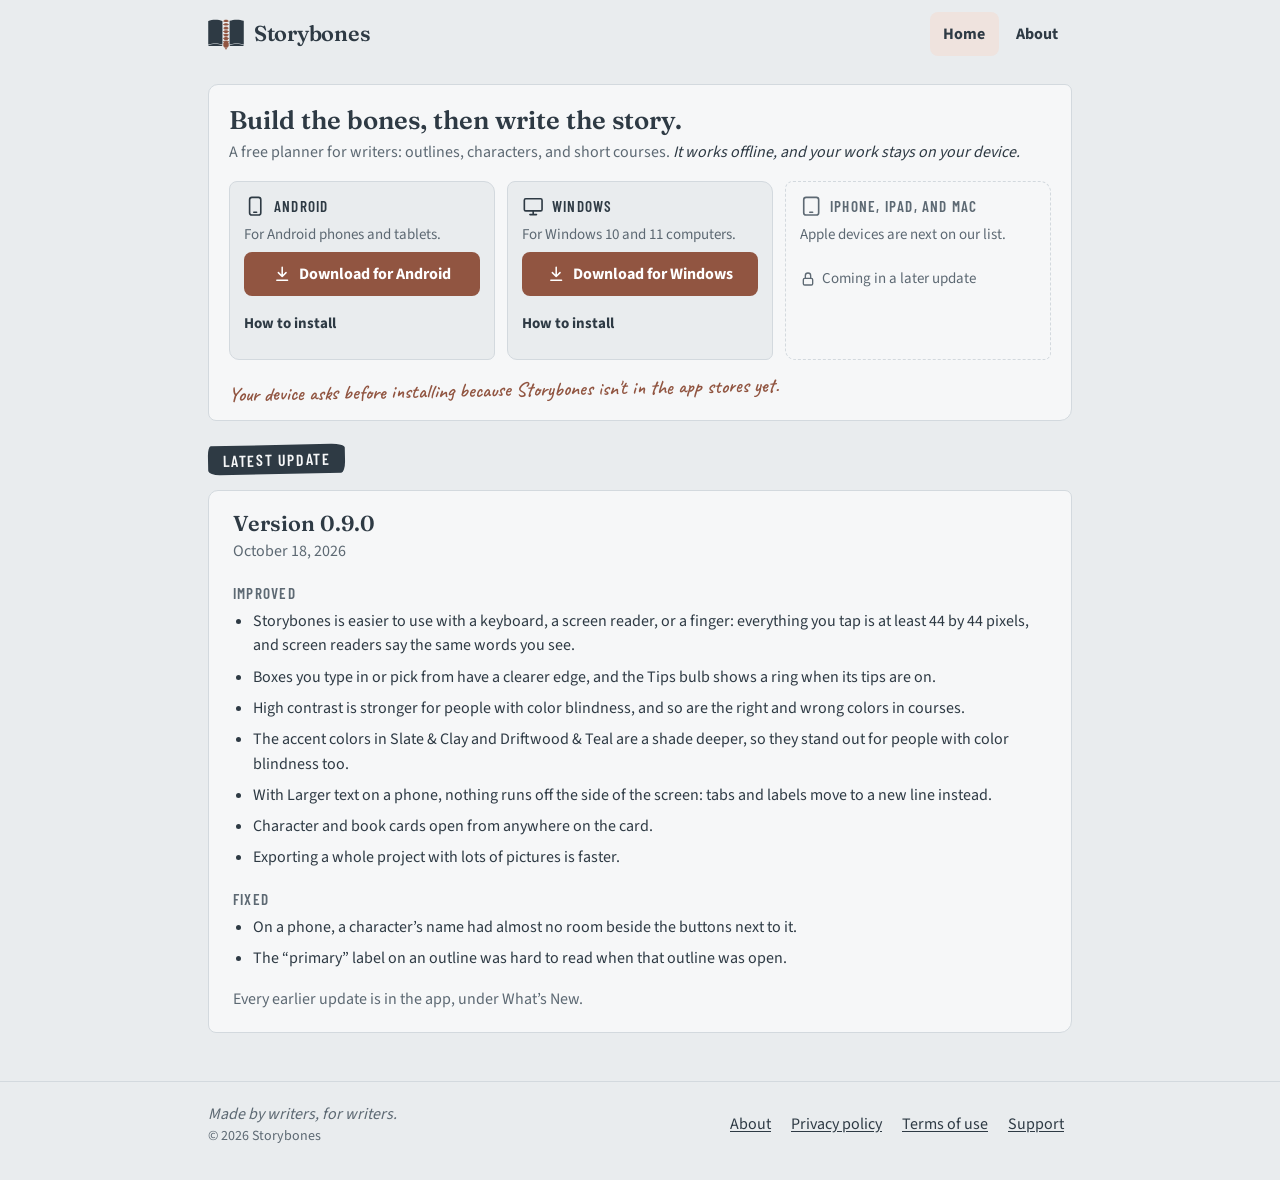
==== index.html @ e43e935f "Storybones site: home with downloads, About, Privacy policy, Terms of use, Support" ====
<!doctype html>
<html lang="en">
  <head>
    <meta charset="utf-8" />
    <meta name="viewport" content="width=device-width, initial-scale=1" />
    <title>Storybones</title>
    <meta
      name="description"
      content="Storybones is a free planner for writers: outlines, characters, and short courses. It works offline, and your work stays on your device."
    />
    <link rel="stylesheet" href="site.css" />
  </head>
  <body>
    <a class="skip" href="#notes-title">Skip to the latest update</a>

    <header class="top" id="top">
      <div class="bar">
        <a class="wordmark" href="index.html">
          <svg viewBox="0 0 160 160" aria-hidden="true" focusable="false">
            <g class="spine">
              <path d="M92.48,112.38c-.66-.89-1.91-1.07-2.8-.42l-1.48,1.1c-.12-1.61-1.45-2.88-3.09-2.88h-10.19c-1.64,0-2.97,1.27-3.09,2.88l-1.48-1.09c-.89-.66-2.14-.47-2.8.42-.66.89-.47,2.14.42,2.8l3.78,2.8h-.65c-1.72,0-3.11,1.39-3.11,3.11v12.36c0,1.72,1.39,3.11,3.11,3.11h.52l7.5,13.38c.12.22.31.36.52.44v-7.46c-.99-.18-1.74-1.04-1.74-2.08,0-1.17.95-2.12,2.12-2.12s2.12.95,2.12,2.12c0,1.04-.75,1.9-1.74,2.08v7.46c.21-.08.39-.22.52-.44l7.5-13.38h.52c1.72,0,3.11-1.39,3.11-3.11v-12.36c0-1.72-1.39-3.11-3.11-3.11h-.65l3.78-2.8c.89-.66,1.07-1.91.42-2.8Z" />
              <path d="M92.48,97.78c-.66-.89-1.91-1.07-2.8-.42l-1.45,1.08v-1.52c0-1.72-1.39-3.11-3.11-3.11h-10.19c-1.72,0-3.11,1.39-3.11,3.11v1.52l-1.45-1.08c-.89-.66-2.14-.47-2.8.42-.66.89-.47,2.14.42,2.8l3.83,2.84v1.74c0,1.72,1.39,3.11,3.11,3.11h10.19c1.72,0,3.11-1.39,3.11-3.11v-1.74l3.83-2.84c.89-.66,1.07-1.91.42-2.8Z" />
              <path d="M92.71,82.76c-.43-1.02-1.6-1.5-2.62-1.07l-1.87.78v-1.02c0-1.72-1.39-3.11-3.11-3.11h-10.19c-1.72,0-3.11,1.39-3.11,3.11v1.02l-1.87-.78c-1.02-.42-2.19.05-2.62,1.07-.43,1.02.05,2.19,1.07,2.62l3.42,1.43v1.42c0,1.72,1.39,3.11,3.11,3.11h10.19c1.72,0,3.11-1.39,3.11-3.11v-1.42l3.42-1.43c1.02-.43,1.5-1.6,1.07-2.62Z" />
              <path d="M92.85,68.73c-.13-1.1-1.13-1.88-2.22-1.75l-2.41.29v-1.29c0-1.72-1.39-3.11-3.11-3.11h-10.19c-1.72,0-3.11,1.39-3.11,3.11v1.29l-2.41-.29c-1.09-.13-2.09.65-2.22,1.75-.13,1.1.65,2.09,1.75,2.22l2.88.35v1.46c0,1.72,1.39,3.11,3.11,3.11h10.19c1.72,0,3.11-1.39,3.11-3.11v-1.46l2.88-.35c1.1-.13,1.88-1.13,1.75-2.22Z" />
              <path d="M90.78,51.77l-2.56.11v-1.36c0-1.72-1.39-3.11-3.11-3.11h-10.19c-1.72,0-3.11,1.39-3.11,3.11v1.36l-2.56-.11c-1.11-.06-2.04.81-2.08,1.91-.05,1.1.81,2.04,1.91,2.08l2.73.12v1.41c0,1.72,1.39,3.11,3.11,3.11h10.19c1.72,0,3.11-1.39,3.11-3.11v-1.41l2.73-.12c1.1-.05,1.96-.98,1.91-2.08-.05-1.1-.97-1.98-2.08-1.91Z" />
              <path d="M91.1,35.66l-2.88-.34v-.28c0-1.72-1.39-3.11-3.11-3.11h-10.19c-1.72,0-3.11,1.39-3.11,3.11v.28l-2.88.34c-1.1.13-1.88,1.12-1.75,2.22.12,1.02.98,1.77,1.98,1.77.08,0,.16,0,.23-.01l2.41-.28v.09c0,1.72,1.39,3.11,3.11,3.11h10.19c1.72,0,3.11-1.39,3.11-3.11v-.09l2.41.28c.08,0,.16.01.23.01,1,0,1.87-.75,1.98-1.77.13-1.1-.66-2.09-1.75-2.22Z" />
              <path d="M91.33,20.59l-3.11-.74v-.27c0-1.72-1.39-3.11-3.11-3.11h-10.19c-1.72,0-3.11,1.39-3.11,3.11v.27l-3.11.74c-1.07.26-1.74,1.34-1.48,2.41.22.92,1.04,1.54,1.94,1.54.15,0,.31-.02.47-.06l2.18-.52h0c0,1.73,1.39,3.12,3.11,3.12h10.19c1.72,0,3.11-1.39,3.11-3.11h0s2.18.51,2.18.51c.16.04.31.06.47.06.9,0,1.72-.62,1.94-1.54.26-1.07-.41-2.15-1.48-2.41Z" />
            </g>
            <g class="pages">
              <path d="M64.16,131.62v-.34c0-.66-.41-1.26-1.05-1.51-8.21-3.22-18.85-5.17-30.49-5.17s-22.34,1.96-30.56,5.19c-.64.25-1.04.85-1.04,1.51v.32c0,.9.77,1.63,1.72,1.63h59.71c.95,0,1.72-.73,1.72-1.63Z" />
              <path d="M64.13,23.76v-.76c0-.53-.33-1.01-.84-1.21-8.23-3.27-18.95-5.25-30.68-5.25s-22.51,1.99-30.75,5.27c-.51.2-.84.69-.84,1.21v31.12s.02,0,.03.01v71.41c0,.92.97,1.56,1.87,1.22,8.1-3.04,18.44-4.86,29.7-4.86s21.58,1.82,29.67,4.85c.9.34,1.87-.3,1.87-1.22V23.76h-.03Z" />
              <path d="M159.02,131.45v-.34c0-.66-.41-1.26-1.05-1.51-8.21-3.22-18.85-5.17-30.49-5.17s-22.34,1.96-30.56,5.19c-.64.25-1.04.85-1.04,1.51v.32c0,.9.77,1.63,1.72,1.63h59.71c.95,0,1.72-.73,1.72-1.63Z" />
              <path d="M158.98,23.59v-.76c0-.53-.33-1.01-.84-1.21-8.23-3.27-18.95-5.25-30.68-5.25s-22.51,1.99-30.75,5.27c-.51.2-.84.69-.84,1.21v31.12s.02,0,.03.01v71.41c0,.92.97,1.56,1.87,1.22,8.1-3.04,18.44-4.86,29.7-4.86s21.58,1.82,29.67,4.85c.9.34,1.87-.3,1.87-1.22V23.59h-.03Z" />
            </g>
          </svg>
          Storybones
        </a>
        <nav class="nav" aria-label="Site">
          <a href="index.html" aria-current="page">Home</a>
          <a href="about.html">About</a>
        </nav>
      </div>

      <div class="mini" id="mini" hidden>
        <div class="card minicard" role="group" aria-labelledby="mini-label">
          <p class="mini-label" id="mini-label">Download</p>
          <a class="btn small" href="https://github.com/dnpart/storybones/releases/latest/download/Storybones-Android.apk" data-device="android">
            <svg viewBox="0 0 24 24" fill="none" stroke="currentColor" stroke-width="2" stroke-linecap="round" stroke-linejoin="round" aria-hidden="true"><path d="M12 3v12M7 10l5 5 5-5M5 20h14" /></svg>
            Android
          </a>
          <a class="btn small" href="https://github.com/dnpart/storybones/releases/latest/download/Storybones-Windows-Setup.exe" data-device="windows">
            <svg viewBox="0 0 24 24" fill="none" stroke="currentColor" stroke-width="2" stroke-linecap="round" stroke-linejoin="round" aria-hidden="true"><path d="M12 3v12M7 10l5 5 5-5M5 20h14" /></svg>
            Windows
          </a>
        </div>
      </div>
    </header>

    <main id="main">
      <section class="card get" id="get" aria-labelledby="get-title">
        <div class="intro">
          <h1 id="get-title">Build the bones, then write the story.</h1>
          <p class="tagline">
            A free planner for writers: outlines, characters, and short
            courses. <em>It works offline, and your work stays on your
            device.</em>
          </p>
        </div>

        <div class="choices">
          <div class="choice" data-device="android">
            <h2>
              <svg viewBox="0 0 24 24" fill="none" stroke="currentColor" stroke-width="1.75" stroke-linecap="round" stroke-linejoin="round" aria-hidden="true"><rect x="6" y="2.5" width="12" height="19" rx="2.5" /><path d="M10.5 18.5h3" /></svg>
              Android
            </h2>
            <span class="badge" hidden>For this device</span>
            <p class="for">For Android phones and tablets.</p>
            <a class="btn" href="https://github.com/dnpart/storybones/releases/latest/download/Storybones-Android.apk">
              <svg viewBox="0 0 24 24" fill="none" stroke="currentColor" stroke-width="2" stroke-linecap="round" stroke-linejoin="round" aria-hidden="true"><path d="M12 3v12M7 10l5 5 5-5M5 20h14" /></svg>
              <span>Download for Android</span>
            </a>
            <details class="how">
              <summary>How to install</summary>
              <ol>
                <li>Download the file on your phone or tablet, then open it.</li>
                <li>
                  Your device may say it can't install apps from your
                  browser. Choose <strong>Settings</strong>, turn on
                  <strong>Allow from this source</strong>, then go back.
                </li>
                <li>Choose <strong>Install</strong>.</li>
              </ol>
            </details>
          </div>

          <div class="choice" data-device="windows">
            <h2>
              <svg viewBox="0 0 24 24" fill="none" stroke="currentColor" stroke-width="1.75" stroke-linecap="round" stroke-linejoin="round" aria-hidden="true"><rect x="2.5" y="4" width="19" height="13" rx="1.5" /><path d="M8.5 21h7M12 17v4" /></svg>
              Windows
            </h2>
            <span class="badge" hidden>For this device</span>
            <p class="for">For Windows 10 and 11 computers.</p>
            <a class="btn" href="https://github.com/dnpart/storybones/releases/latest/download/Storybones-Windows-Setup.exe">
              <svg viewBox="0 0 24 24" fill="none" stroke="currentColor" stroke-width="2" stroke-linecap="round" stroke-linejoin="round" aria-hidden="true"><path d="M12 3v12M7 10l5 5 5-5M5 20h14" /></svg>
              <span>Download for Windows</span>
            </a>
            <details class="how">
              <summary>How to install</summary>
              <ol>
                <li>Open the file you downloaded.</li>
                <li>
                  If you see <strong>Windows protected your PC</strong>,
                  choose <strong>More info</strong>, then
                  <strong>Run anyway</strong>.
                </li>
                <li>Follow the steps to finish installing.</li>
              </ol>
            </details>
          </div>

          <div class="choice later">
            <h2>
              <svg viewBox="0 0 24 24" fill="none" stroke="currentColor" stroke-width="1.75" stroke-linecap="round" stroke-linejoin="round" aria-hidden="true"><rect x="4" y="2.5" width="16" height="19" rx="2.5" /><path d="M10.5 18.5h3" /></svg>
              iPhone, iPad, and Mac
            </h2>
            <p class="for">Apple devices are next on our list.</p>
            <p class="lock">
              <svg viewBox="0 0 24 24" fill="none" stroke="currentColor" stroke-width="2" stroke-linecap="round" stroke-linejoin="round" aria-hidden="true"><rect x="5" y="11" width="14" height="10" rx="2" /><path d="M8 11V7a4 4 0 0 1 8 0v4" /></svg>
              <span>Coming in a later update</span>
            </p>
          </div>
        </div>

        <p class="tip">
          Your device asks before installing because Storybones isn't in
          the app stores yet.
        </p>
      </section>
      <h2 class="banner" id="latest">Latest update</h2>
      <article class="card notes" aria-labelledby="notes-title">
        <h3 id="notes-title">Version 0.9.0</h3>
        <p class="date">October 18, 2026</p>

        <h4>Improved</h4>
        <ul>
          <li>Storybones is easier to use with a keyboard, a screen reader, or a finger: everything you tap is at least 44 by 44 pixels, and screen readers say the same words you see.</li>
          <li>Boxes you type in or pick from have a clearer edge, and the Tips bulb shows a ring when its tips are on.</li>
          <li>High contrast is stronger for people with color blindness, and so are the right and wrong colors in courses.</li>
          <li>The accent colors in Slate &amp; Clay and Driftwood &amp; Teal are a shade deeper, so they stand out for people with color blindness too.</li>
          <li>With Larger text on a phone, nothing runs off the side of the screen: tabs and labels move to a new line instead.</li>
          <li>Character and book cards open from anywhere on the card.</li>
          <li>Exporting a whole project with lots of pictures is faster.</li>
        </ul>

        <h4>Fixed</h4>
        <ul>
          <li>On a phone, a character’s name had almost no room beside the buttons next to it.</li>
          <li>The “primary” label on an outline was hard to read when that outline was open.</li>
        </ul>

        <p class="more">
          Every earlier update is in the app, under What’s New.
        </p>
      </article>
    </main>

    <footer>
      <div class="inner">
        <div>
          <p class="made">Made by writers, for writers.</p>
          <p class="copy">© 2026 Storybones</p>
        </div>
        <ul>
          <li><a href="about.html">About</a></li>
          <li><a href="privacy.html">Privacy policy</a></li>
          <li><a href="terms.html">Terms of use</a></li>
          <li><a href="support.html">Support</a></li>
        </ul>
      </div>
    </footer>

    <script>
      // Point out the download for the visitor's own device.
      const ua = navigator.userAgent
      const mine = /Android/i.test(ua) ? 'android' : /Windows/i.test(ua) ? 'windows' : null
      if (mine) {
        document.querySelector(`.choice[data-device="${mine}"]`).classList.add('mine')
        document.querySelector(`.choice[data-device="${mine}"] .badge`).hidden = false
        document.querySelectorAll('.mini .btn').forEach((b) => {
          if (b.dataset.device !== mine) b.classList.add('quiet')
        })
      }

      // Once the big card's download buttons have all scrolled up under
      // the logo, a slim download bar takes their place there. It floats
      // over the page, so nothing below it moves.
      const buttons = document.querySelectorAll('#get .btn')
      const mini = document.getElementById('mini')
      if (buttons.length && 'IntersectionObserver' in window) {
        const header = document.querySelector('.bar').offsetHeight
        const inView = new Set()
        const watch = new IntersectionObserver(
          (entries) => {
            for (const e of entries) {
              if (e.isIntersecting) inView.add(e.target)
              else inView.delete(e.target)
            }
            mini.hidden = inView.size > 0
          },
          { rootMargin: `-${header}px 0px 0px 0px` },
        )
        buttons.forEach((b) => watch.observe(b))
      }
    </script>
  </body>
</html>
---- site.css ----
/* Storybones site mockup: Slate & Clay, light and dark (docs/DESIGN.md).
   Fonts are copies of the app's own, so nothing loads from elsewhere. */

@font-face {
  font-family: 'Fraunces';
  src: url('fonts/fraunces-latin-wght-normal.woff2') format('woff2');
  font-weight: 100 900;
  font-display: swap;
}
@font-face {
  font-family: 'Source Sans 3';
  src: url('fonts/source-sans-3-latin-wght-normal.woff2') format('woff2');
  font-weight: 200 900;
  font-display: swap;
}
@font-face {
  font-family: 'Barlow Condensed';
  src: url('fonts/barlow-condensed-latin-600-normal.woff2') format('woff2');
  font-weight: 600;
  font-display: swap;
}
@font-face {
  font-family: 'Caveat';
  src: url('fonts/caveat-latin-600-normal.woff2') format('woff2');
  font-weight: 600;
  font-display: swap;
}

:root {
  --c-bg: #e9ecee;
  --c-surface: #f6f7f8;
  --c-ink: #2e3a44;
  --c-muted: #5d6973;
  --c-line: #d3d9de;
  --c-accent: #915541;
  --c-soft: #efe3de;
  --c-on: #ffffff;
  --font-display: 'Fraunces', Georgia, serif;
  --font-label: 'Barlow Condensed', 'Arial Narrow', sans-serif;
  --font-body: 'Source Sans 3', system-ui, sans-serif;
  --font-hand: 'Caveat', cursive;
  --header-h: 4rem;
  color-scheme: light;
}
@media (prefers-color-scheme: dark) {
  :root {
    --c-bg: #232c33;
    --c-surface: #2d3740;
    --c-ink: #e6e9ec;
    --c-muted: #a3adb5;
    --c-line: #3c4751;
    --c-accent: #d69983;
    --c-soft: #3a302d;
    --c-on: #232c33;
    color-scheme: dark;
  }
}

*,
*::before,
*::after {
  box-sizing: border-box;
}
html {
  scroll-padding-top: 8rem;
}
body {
  margin: 0;
  background: var(--c-bg);
  color: var(--c-ink);
  font: 1rem/1.55 var(--font-body);
}
a {
  color: var(--c-accent);
  text-underline-offset: 0.15em;
}
:focus-visible {
  outline: 2px solid var(--c-accent);
  outline-offset: 2px;
}
.skip {
  position: absolute;
  left: -999px;
}
.skip:focus {
  left: 1rem;
  top: 0.5rem;
  z-index: 10;
  background: var(--c-surface);
  padding: 0.5rem 1rem;
}

/* Header: the logo stays at the top. */
.top {
  position: sticky;
  top: 0;
  z-index: 5;
  background: var(--c-bg);
}
.bar {
  max-width: 56rem;
  margin: 0 auto;
  padding: 0.75rem 1rem;
  display: flex;
  align-items: center;
  justify-content: space-between;
  gap: 1rem;
  min-height: var(--header-h);
}
.wordmark {
  display: inline-flex;
  align-items: center;
  gap: 0.45em;
  font: 600 1.35rem/1 var(--font-display);
  letter-spacing: -0.01em;
  color: var(--c-ink);
  text-decoration: none;
  min-height: 44px;
}
.wordmark svg {
  width: 2.25rem;
  height: 2.25rem;
}
.spine {
  fill: var(--c-accent);
}
.pages {
  fill: var(--c-ink);
}
.nav {
  display: flex;
  gap: 0.25rem;
}
.nav a {
  display: inline-flex;
  align-items: center;
  min-height: 44px;
  padding: 0 0.85rem;
  border-radius: 8px;
  color: var(--c-ink);
  font-weight: 700;
  text-decoration: none;
}
.nav a:hover {
  background: color-mix(in srgb, var(--c-ink) 8%, transparent);
}
.nav a[aria-current='page'] {
  background: var(--c-soft);
}

/* The download card sits under the logo. Once it scrolls away, a slim
   download bar stays pinned under the logo instead (.mini), floating over
   the page so nothing below it moves. */
.mini {
  position: absolute;
  top: 100%;
  left: 0;
  right: 0;
  padding: 0 1rem;
}
.mini[hidden] {
  display: none;
}
.minicard {
  max-width: 54rem;
  margin: 0 auto;
  padding: 0.5rem 0.5rem 0.5rem 0.9rem;
  display: flex;
  flex-wrap: wrap;
  align-items: center;
  gap: 0.5rem;
  box-shadow: 0 6px 16px -10px rgb(0 0 0 / 0.45);
}
.mini-label {
  margin: 0 auto 0 0;
  font: 600 0.95rem/1.2 var(--font-label);
  letter-spacing: 0.08em;
  text-transform: uppercase;
}
.btn.small {
  padding: 0 0.85rem;
}
.btn.quiet {
  background: transparent;
  color: var(--c-ink);
  box-shadow: inset 0 0 0 1.5px var(--c-muted);
}
.btn.quiet:hover {
  background: color-mix(in srgb, var(--c-ink) 8%, transparent);
}
.top.static .mini {
  position: static;
  padding-bottom: 0.75rem;
}
.top.static .minicard {
  box-shadow: none;
}

.card {
  background: var(--c-surface);
  border: 1.5px solid var(--c-line);
  border-radius: 10px 7px 12px 8px;
}
.get {
  padding: 1.25rem;
  display: grid;
  gap: 1rem;
}
.get h1 {
  margin: 0;
  font: 600 1.6rem/1.2 var(--font-display);
}
.tagline {
  margin: 0.25rem 0 0;
  color: var(--c-muted);
}
.tagline em {
  color: var(--c-ink);
  font-style: italic;
}
.choices {
  display: grid;
  grid-template-columns: repeat(auto-fit, minmax(14rem, 1fr));
  gap: 0.75rem;
}
.choice {
  display: grid;
  gap: 0.35rem;
  align-content: start;
  padding: 0.85rem;
  border: 1.5px solid var(--c-line);
  border-radius: 8px 11px 7px 10px;
  background: var(--c-bg);
  position: relative;
}
.choice.mine {
  border-color: var(--c-accent);
}
.choice h2 {
  margin: 0;
  display: flex;
  align-items: center;
  gap: 0.5rem;
  font: 600 0.95rem/1.2 var(--font-label);
  letter-spacing: 0.08em;
  text-transform: uppercase;
}
.choice h2 svg {
  width: 1.4rem;
  height: 1.4rem;
  flex-shrink: 0;
}
.for {
  margin: 0;
  color: var(--c-muted);
  font-size: 0.9375rem;
}
.badge {
  justify-self: start;
  padding: 0.1rem 0.6rem;
  border-radius: 999px;
  background: var(--c-soft);
  color: var(--c-ink);
  font-size: 0.8125rem;
  font-weight: 700;
}
.btn {
  display: inline-flex;
  align-items: center;
  justify-content: center;
  gap: 0.5rem;
  min-height: 44px;
  padding: 0 1rem;
  border-radius: 8px;
  background: var(--c-accent);
  color: var(--c-on);
  font-weight: 700;
  text-decoration: none;
}
.btn svg {
  width: 1.15rem;
  height: 1.15rem;
}
.btn:hover {
  background: color-mix(in srgb, var(--c-accent) 88%, var(--c-ink));
}
.choice.later {
  border-style: dashed;
  background: transparent;
}
.choice.later h2,
.choice.later .for {
  color: var(--c-muted);
}
.lock {
  display: flex;
  align-items: center;
  gap: 0.4rem;
  color: var(--c-muted);
  font-size: 0.9375rem;
}
.lock svg {
  width: 1rem;
  height: 1rem;
}
details.how {
  font-size: 0.9375rem;
}
details.how summary {
  display: inline-flex;
  align-items: center;
  min-height: 44px;
  cursor: pointer;
  color: var(--c-ink);
  font-weight: 700;
}
details.how ol {
  margin: 0 0 0.25rem;
  padding-left: 1.25rem;
}
details.how li + li {
  margin-top: 0.25rem;
}
.tip {
  margin: 0;
  font: 600 1.25rem/1.2 var(--font-hand);
  color: var(--c-accent);
  transform: rotate(-1deg);
}

/* Page body */
main {
  max-width: 56rem;
  margin: 0 auto;
  padding: 1rem 1rem 3rem;
}
.banner {
  display: inline-block;
  margin: 1.5rem 0 1rem;
  padding: 0.3rem 0.9rem;
  background: var(--c-ink);
  color: var(--c-surface);
  font: 600 1rem/1.2 var(--font-label);
  letter-spacing: 0.1em;
  text-transform: uppercase;
  border-radius: 3px 14px 4px 12px / 10px 4px 12px 5px;
  transform: rotate(-1.2deg);
}
.notes {
  padding: 1.25rem 1.5rem;
}
.notes h3 {
  margin: 0;
  font: 600 1.35rem/1.2 var(--font-display);
}
.date {
  margin: 0.15rem 0 0;
  color: var(--c-muted);
}
.notes h4 {
  margin: 1.25rem 0 0.4rem;
  font: 600 0.95rem/1.2 var(--font-label);
  letter-spacing: 0.08em;
  text-transform: uppercase;
  color: var(--c-muted);
}
.notes ul {
  margin: 0;
  padding-left: 1.25rem;
}
.notes li + li {
  margin-top: 0.4rem;
}
.more {
  margin: 1rem 0 0;
  color: var(--c-muted);
}

/* About page */
.prose > * {
  max-width: 40rem;
}
.prose .banner {
  margin-top: 2rem;
}
.prose h1 {
  margin: 0.5rem 0 0;
  font: 600 2rem/1.15 var(--font-display);
}
.prose .lede {
  margin: 0.25rem 0 0;
  font-style: italic;
  color: var(--c-muted);
}
.prose h2 {
  margin: 0;
}
.prose p {
  margin: 0.75rem 0 0;
}
.promise {
  margin: 1rem 0 0;
  padding: 0.85rem 1rem;
  background: var(--c-soft);
  border-left: 4px solid var(--c-accent);
  border-radius: 4px 8px 8px 4px;
}
.kofi {
  margin-top: 1rem;
}

footer {
  border-top: 1.5px solid var(--c-line);
}
footer .inner {
  max-width: 56rem;
  margin: 0 auto;
  padding: 1.25rem 1rem 2rem;
  display: flex;
  flex-wrap: wrap;
  gap: 0.5rem 1.5rem;
  align-items: center;
  justify-content: space-between;
  color: var(--c-muted);
}
footer ul {
  display: flex;
  flex-wrap: wrap;
  gap: 0 0.25rem;
  margin: 0;
  padding: 0;
  list-style: none;
}
footer a {
  display: inline-flex;
  align-items: center;
  min-height: 44px;
  padding: 0 0.5rem;
  color: var(--c-ink);
}
footer p {
  margin: 0;
}
.made {
  font-style: italic;
}
.copy {
  font-size: 0.875rem;
}
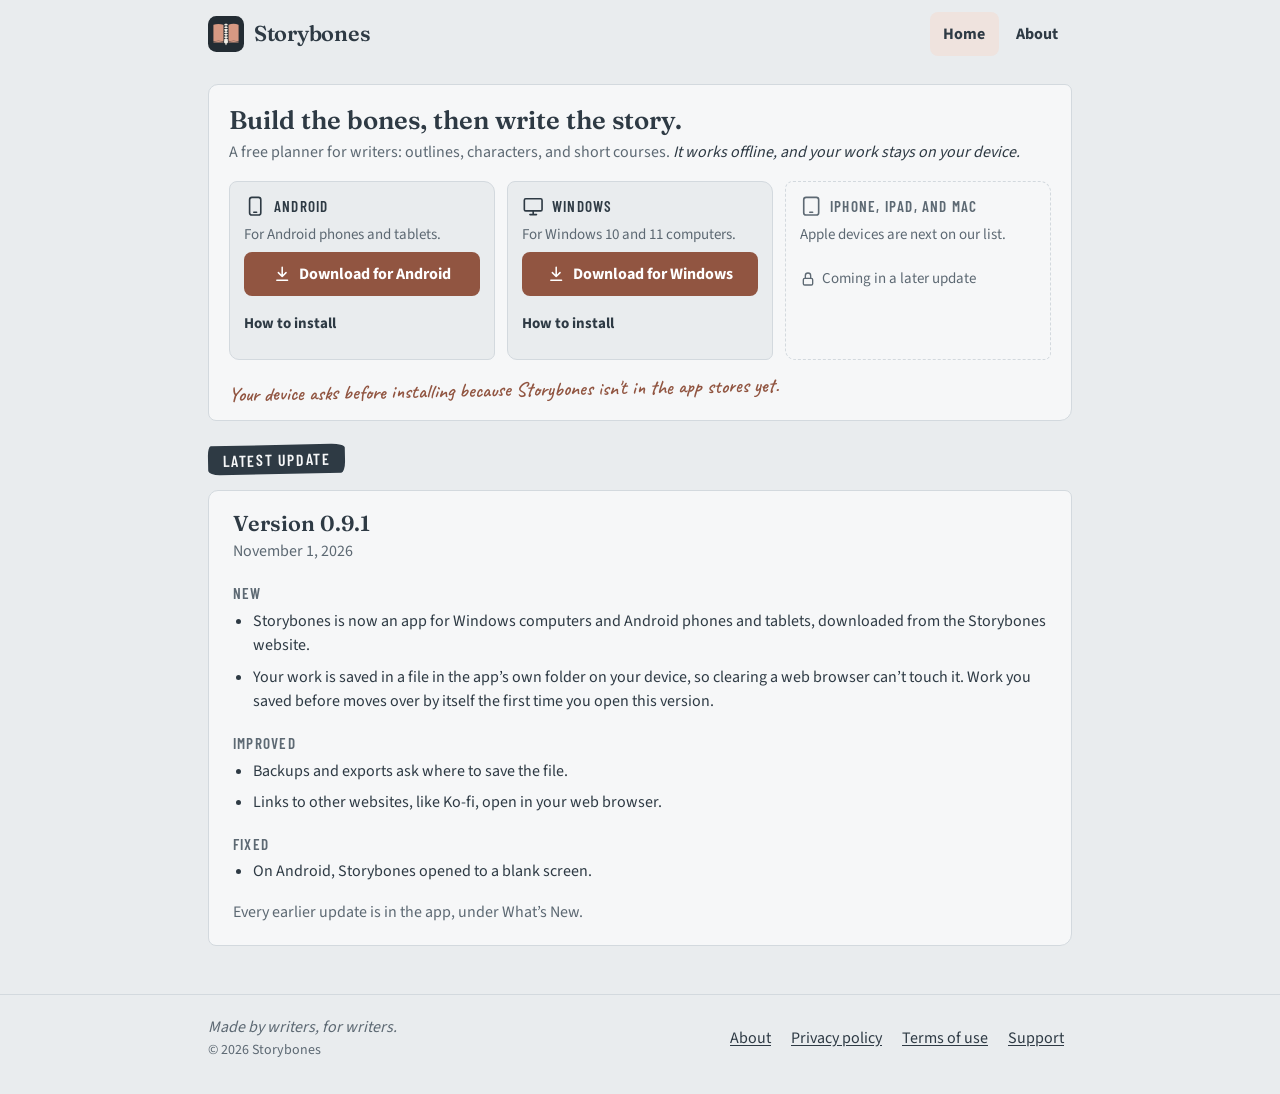
==== commit 38d0a614: "Logo: the app icon; latest update: 0.9.1 Co-Authored-By: Claude Opus 5.5 <noreply@anthropic.com>" ====
--- a/index.html
+++ b/index.html
@@ -9,6 +9,7 @@
       content="Storybones is a free planner for writers: outlines, characters, and short courses. It works offline, and your work stays on your device."
     />
     <link rel="stylesheet" href="site.css" />
+    <link rel="icon" type="image/svg+xml" href="favicon.svg" />
   </head>
   <body>
     <a class="skip" href="#notes-title">Skip to the latest update</a>
@@ -16,23 +17,7 @@
     <header class="top" id="top">
       <div class="bar">
         <a class="wordmark" href="index.html">
-          <svg viewBox="0 0 160 160" aria-hidden="true" focusable="false">
-            <g class="spine">
-              <path d="M92.48,112.38c-.66-.89-1.91-1.07-2.8-.42l-1.48,1.1c-.12-1.61-1.45-2.88-3.09-2.88h-10.19c-1.64,0-2.97,1.27-3.09,2.88l-1.48-1.09c-.89-.66-2.14-.47-2.8.42-.66.89-.47,2.14.42,2.8l3.78,2.8h-.65c-1.72,0-3.11,1.39-3.11,3.11v12.36c0,1.72,1.39,3.11,3.11,3.11h.52l7.5,13.38c.12.22.31.36.52.44v-7.46c-.99-.18-1.74-1.04-1.74-2.08,0-1.17.95-2.12,2.12-2.12s2.12.95,2.12,2.12c0,1.04-.75,1.9-1.74,2.08v7.46c.21-.08.39-.22.52-.44l7.5-13.38h.52c1.72,0,3.11-1.39,3.11-3.11v-12.36c0-1.72-1.39-3.11-3.11-3.11h-.65l3.78-2.8c.89-.66,1.07-1.91.42-2.8Z" />
-              <path d="M92.48,97.78c-.66-.89-1.91-1.07-2.8-.42l-1.45,1.08v-1.52c0-1.72-1.39-3.11-3.11-3.11h-10.19c-1.72,0-3.11,1.39-3.11,3.11v1.52l-1.45-1.08c-.89-.66-2.14-.47-2.8.42-.66.89-.47,2.14.42,2.8l3.83,2.84v1.74c0,1.72,1.39,3.11,3.11,3.11h10.19c1.72,0,3.11-1.39,3.11-3.11v-1.74l3.83-2.84c.89-.66,1.07-1.91.42-2.8Z" />
-              <path d="M92.71,82.76c-.43-1.02-1.6-1.5-2.62-1.07l-1.87.78v-1.02c0-1.72-1.39-3.11-3.11-3.11h-10.19c-1.72,0-3.11,1.39-3.11,3.11v1.02l-1.87-.78c-1.02-.42-2.19.05-2.62,1.07-.43,1.02.05,2.19,1.07,2.62l3.42,1.43v1.42c0,1.72,1.39,3.11,3.11,3.11h10.19c1.72,0,3.11-1.39,3.11-3.11v-1.42l3.42-1.43c1.02-.43,1.5-1.6,1.07-2.62Z" />
-              <path d="M92.85,68.73c-.13-1.1-1.13-1.88-2.22-1.75l-2.41.29v-1.29c0-1.72-1.39-3.11-3.11-3.11h-10.19c-1.72,0-3.11,1.39-3.11,3.11v1.29l-2.41-.29c-1.09-.13-2.09.65-2.22,1.75-.13,1.1.65,2.09,1.75,2.22l2.88.35v1.46c0,1.72,1.39,3.11,3.11,3.11h10.19c1.72,0,3.11-1.39,3.11-3.11v-1.46l2.88-.35c1.1-.13,1.88-1.13,1.75-2.22Z" />
-              <path d="M90.78,51.77l-2.56.11v-1.36c0-1.72-1.39-3.11-3.11-3.11h-10.19c-1.72,0-3.11,1.39-3.11,3.11v1.36l-2.56-.11c-1.11-.06-2.04.81-2.08,1.91-.05,1.1.81,2.04,1.91,2.08l2.73.12v1.41c0,1.72,1.39,3.11,3.11,3.11h10.19c1.72,0,3.11-1.39,3.11-3.11v-1.41l2.73-.12c1.1-.05,1.96-.98,1.91-2.08-.05-1.1-.97-1.98-2.08-1.91Z" />
-              <path d="M91.1,35.66l-2.88-.34v-.28c0-1.72-1.39-3.11-3.11-3.11h-10.19c-1.72,0-3.11,1.39-3.11,3.11v.28l-2.88.34c-1.1.13-1.88,1.12-1.75,2.22.12,1.02.98,1.77,1.98,1.77.08,0,.16,0,.23-.01l2.41-.28v.09c0,1.72,1.39,3.11,3.11,3.11h10.19c1.72,0,3.11-1.39,3.11-3.11v-.09l2.41.28c.08,0,.16.01.23.01,1,0,1.87-.75,1.98-1.77.13-1.1-.66-2.09-1.75-2.22Z" />
-              <path d="M91.33,20.59l-3.11-.74v-.27c0-1.72-1.39-3.11-3.11-3.11h-10.19c-1.72,0-3.11,1.39-3.11,3.11v.27l-3.11.74c-1.07.26-1.74,1.34-1.48,2.41.22.92,1.04,1.54,1.94,1.54.15,0,.31-.02.47-.06l2.18-.52h0c0,1.73,1.39,3.12,3.11,3.12h10.19c1.72,0,3.11-1.39,3.11-3.11h0s2.18.51,2.18.51c.16.04.31.06.47.06.9,0,1.72-.62,1.94-1.54.26-1.07-.41-2.15-1.48-2.41Z" />
-            </g>
-            <g class="pages">
-              <path d="M64.16,131.62v-.34c0-.66-.41-1.26-1.05-1.51-8.21-3.22-18.85-5.17-30.49-5.17s-22.34,1.96-30.56,5.19c-.64.25-1.04.85-1.04,1.51v.32c0,.9.77,1.63,1.72,1.63h59.71c.95,0,1.72-.73,1.72-1.63Z" />
-              <path d="M64.13,23.76v-.76c0-.53-.33-1.01-.84-1.21-8.23-3.27-18.95-5.25-30.68-5.25s-22.51,1.99-30.75,5.27c-.51.2-.84.69-.84,1.21v31.12s.02,0,.03.01v71.41c0,.92.97,1.56,1.87,1.22,8.1-3.04,18.44-4.86,29.7-4.86s21.58,1.82,29.67,4.85c.9.34,1.87-.3,1.87-1.22V23.76h-.03Z" />
-              <path d="M159.02,131.45v-.34c0-.66-.41-1.26-1.05-1.51-8.21-3.22-18.85-5.17-30.49-5.17s-22.34,1.96-30.56,5.19c-.64.25-1.04.85-1.04,1.51v.32c0,.9.77,1.63,1.72,1.63h59.71c.95,0,1.72-.73,1.72-1.63Z" />
-              <path d="M158.98,23.59v-.76c0-.53-.33-1.01-.84-1.21-8.23-3.27-18.95-5.25-30.68-5.25s-22.51,1.99-30.75,5.27c-.51.2-.84.69-.84,1.21v31.12s.02,0,.03.01v71.41c0,.92.97,1.56,1.87,1.22,8.1-3.04,18.44-4.86,29.7-4.86s21.58,1.82,29.67,4.85c.9.34,1.87-.3,1.87-1.22V23.59h-.03Z" />
-            </g>
-          </svg>
+          <img class="mark" src="favicon.svg" alt="" width="36" height="36" />
           Storybones
         </a>
         <nav class="nav" aria-label="Site">
@@ -90,6 +75,10 @@
                 </li>
                 <li>Choose <strong>Install</strong>.</li>
               </ol>
+              <p>
+                Using Brave on Android? If the download asks you to sign in to
+                GitHub, open this page in Chrome instead. No account is needed.
+              </p>
             </details>
           </div>
 
@@ -138,24 +127,24 @@
       </section>
       <h2 class="banner" id="latest">Latest update</h2>
       <article class="card notes" aria-labelledby="notes-title">
-        <h3 id="notes-title">Version 0.9.0</h3>
-        <p class="date">October 18, 2026</p>
+        <h3 id="notes-title">Version 0.9.1</h3>
+        <p class="date">November 1, 2026</p>
+
+        <h4>New</h4>
+        <ul>
+          <li>Storybones is now an app for Windows computers and Android phones and tablets, downloaded from the Storybones website.</li>
+          <li>Your work is saved in a file in the app’s own folder on your device, so clearing a web browser can’t touch it. Work you saved before moves over by itself the first time you open this version.</li>
+        </ul>
 
         <h4>Improved</h4>
         <ul>
-          <li>Storybones is easier to use with a keyboard, a screen reader, or a finger: everything you tap is at least 44 by 44 pixels, and screen readers say the same words you see.</li>
-          <li>Boxes you type in or pick from have a clearer edge, and the Tips bulb shows a ring when its tips are on.</li>
-          <li>High contrast is stronger for people with color blindness, and so are the right and wrong colors in courses.</li>
-          <li>The accent colors in Slate &amp; Clay and Driftwood &amp; Teal are a shade deeper, so they stand out for people with color blindness too.</li>
-          <li>With Larger text on a phone, nothing runs off the side of the screen: tabs and labels move to a new line instead.</li>
-          <li>Character and book cards open from anywhere on the card.</li>
-          <li>Exporting a whole project with lots of pictures is faster.</li>
+          <li>Backups and exports ask where to save the file.</li>
+          <li>Links to other websites, like Ko-fi, open in your web browser.</li>
         </ul>
 
         <h4>Fixed</h4>
         <ul>
-          <li>On a phone, a character’s name had almost no room beside the buttons next to it.</li>
-          <li>The “primary” label on an outline was hard to read when that outline was open.</li>
+          <li>On Android, Storybones opened to a blank screen.</li>
         </ul>
 
         <p class="more">
--- a/site.css
+++ b/site.css
@@ -117,15 +117,10 @@
   text-decoration: none;
   min-height: 44px;
 }
-.wordmark svg {
+/* The app icon itself (favicon.svg): the same in light and dark. */
+.wordmark .mark {
   width: 2.25rem;
   height: 2.25rem;
-}
-.spine {
-  fill: var(--c-accent);
-}
-.pages {
-  fill: var(--c-ink);
 }
 .nav {
   display: flex;
@@ -317,6 +312,9 @@
 details.how ol {
   margin: 0 0 0.25rem;
   padding-left: 1.25rem;
+}
+details.how p {
+  margin: 0.25rem 0 0.5rem;
 }
 details.how li + li {
   margin-top: 0.25rem;
